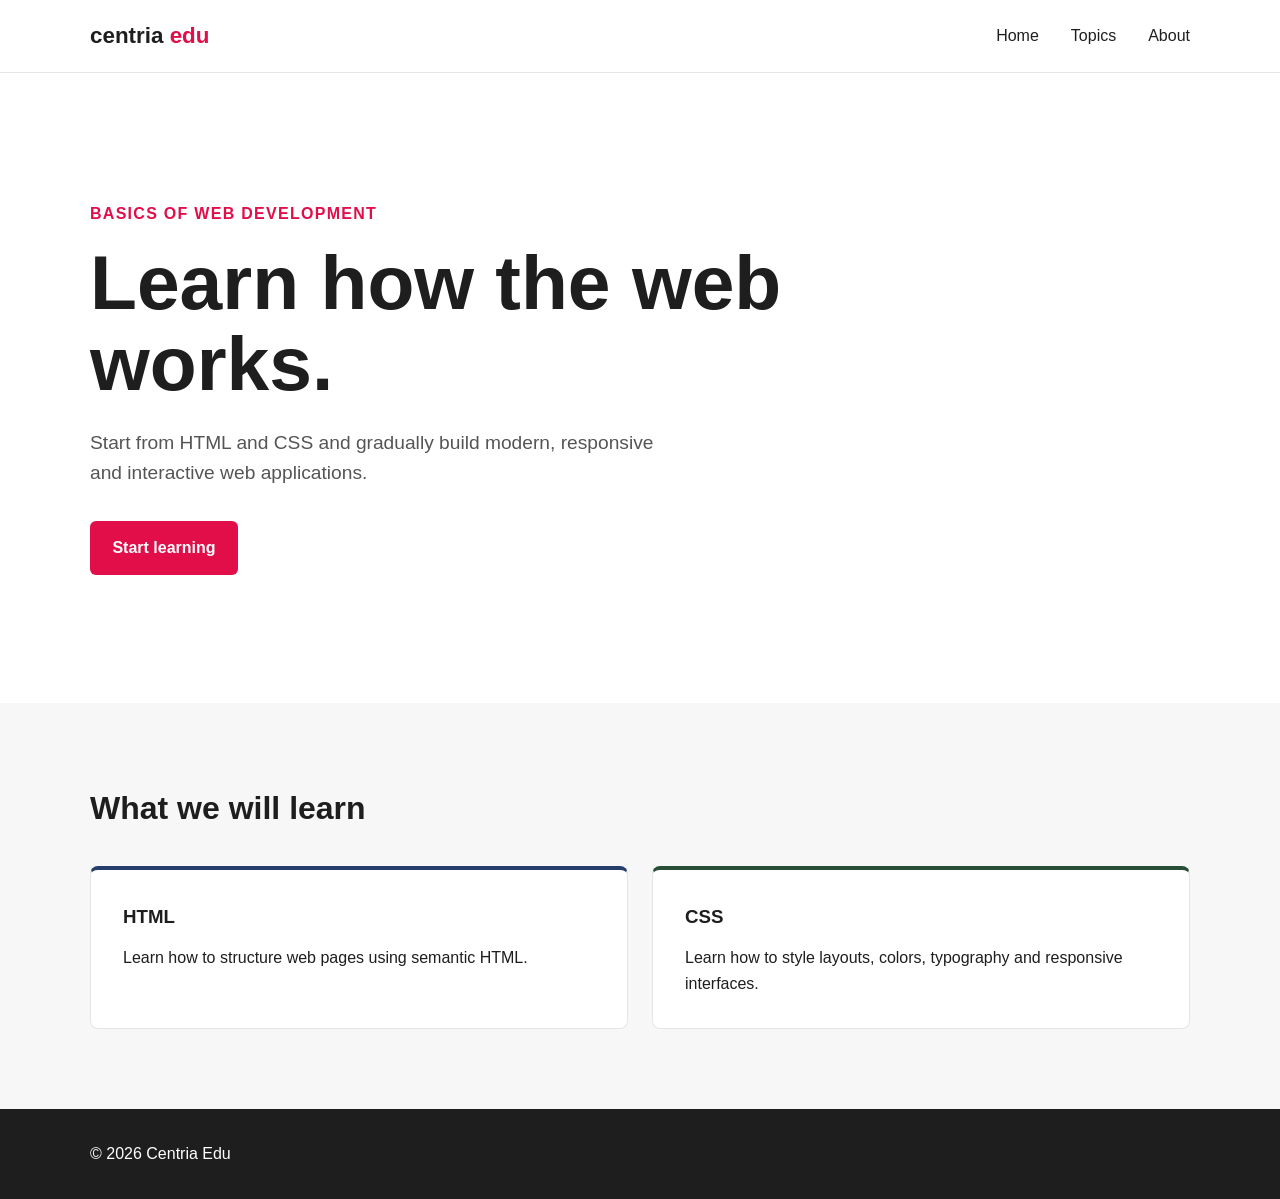
==== a1/index.html @ 4a985cac "updates to file a1" ====
<!--
    Centria Edu - Basics of Web Development

    Original author: Ville Heikkiniemi
    Modified by: Malloy Nyakwama
    Last modified: 2026-10-04
    Based on the original course template. 
-->
    
<!DOCTYPE html>
<html lang ="en">
<head>
    <meta charset="UTF-8">
    <meta name="viewport" content="width=device-width, initial-scale=1.0">
    <meta name="author" content="Ville Heikkiniemi">
    <link rel="icon" href="favicon.ico">
    <!-- style added and updated-->
    <link rel="stylesheet" href="style.css">

    <title>Centria Edu | Basics of Web Development</title>
</head>
<body>
    <header>
        <div class="container">
            <nav>
                <div class="logo">
                    centria <span>edu</span>
                </div>

                <ul>
                    <li><a href="#">Home</a></li>
                    <li><a href="#topics">Topics</a></li>
                    <li><a href="#">About</a></li>
                </ul>
            </nav>
        </div>
    </header>

    <main>

        <section class="hero">
            <div class="container">
                <div class="hero-content">
                    <span class="label">Basics of Web Development</span>
                    <h1>
                        Learn how the web works.
                    </h1>
                    <p>
                        Start from HTML and CSS and gradually build modern,
                        responsive and interactive web applications.
                    </p>
                    <a href="#topics" class="button">
                        Start learning
                    </a>
                </div>
            </div>
        </section>

        <section class="topics" id="topics">
            <div class="container">
                <h2>What we will learn</h2>
                <div class="cards">
                    <article class="card">
                        <h3>HTML</h3>
                        <p>
                            Learn how to structure web pages using semantic HTML.
                        </p>
                    </article>
                    <article class="card">
                        <h3>CSS</h3>
                        <p>
                            Learn how to style layouts, colors, typography and
                            responsive interfaces.
                        </p>
                    </article>
                </div>
            </div>
        </section>

    </main>

    <footer>
        <div class="container">
            <p>&copy; 2026 Centria Edu</p>
        </div>
    </footer>
</body>
</html>
---- a1/style.css ----
:root {
            --primary: #e10e49;
            --light: #ffffff;
            --dark: #1e1e1e;
            --blue: #263f6a;
            --green: #284e36;
            --orange: #e37222;
            --rose: #c24d52;
        }

        * {
            box-sizing: border-box;
            margin: 0;
            padding: 0;
        }

        body {
            font-family: Arial, Helvetica, sans-serif;
            background-color: var(--light);
            color: var(--dark);
            line-height: 1.6;
        }

        header {
            border-bottom: 1px solid #e5e5e5;
        }

        .container {
            width: min(1100px, 90%);
            margin: 0 auto;
        }

        nav {
            min-height: 72px;
            display: flex;
            justify-content: space-between;
            align-items: center;
        }

        .logo {
            font-size: 1.4rem;
            font-weight: bold;
            color: var(--dark);
        }

        .logo span {
            color: var(--primary);
        }

        nav ul {
            display: flex;
            gap: 2rem;
            list-style: none;
        }

        nav a {
            color: var(--dark);
            text-decoration: none;
        }

        nav a:hover {
            color: var(--primary);
        }

        .hero {
            min-height: 70vh;
            display: flex;
            align-items: center;
        }

        .hero-content {
            max-width: 700px;
        }

        .label {
            display: inline-block;
            margin-bottom: 1rem;
            color: var(--primary);
            font-weight: bold;
            text-transform: uppercase;
            letter-spacing: 0.08rem;
        }

        h1 {
            margin-bottom: 1.5rem;
            font-size: clamp(2.5rem, 6vw, 5rem);
            line-height: 1.05;
        }

        .hero p {
            max-width: 600px;
            margin-bottom: 2rem;
            font-size: 1.2rem;
            color: #555;
        }

        .button {
            display: inline-block;
            padding: 0.9rem 1.4rem;
            background-color: var(--primary);
            color: var(--light);
            text-decoration: none;
            border-radius: 6px;
            font-weight: bold;
        }

        .button:hover {
            background-color: var(--rose);
        }

        .topics {
            padding: 5rem 0;
            background-color: #f7f7f7;
        }

        .topics h2 {
            margin-bottom: 2rem;
            font-size: 2rem;
        }

        .cards {
            display: grid;
            grid-template-columns: repeat(2, 1fr);
            gap: 1.5rem;
        }

        .card {
            padding: 2rem;
            background-color: var(--light);
            border: 1px solid #e5e5e5;
            border-radius: 8px;
        }

        .card h3 {
            margin-bottom: 0.8rem;
        }

        .card:nth-child(1) {
            border-top: 4px solid var(--blue);
        }

        .card:nth-child(2) {
            border-top: 4px solid var(--green);
        }

        .card:nth-child(3) {
            border-top: 4px solid var(--orange);
        }

        footer {
            padding: 2rem 0;
            background-color: var(--dark);
            color: var(--light);
        }

        @media (max-width: 700px) {
            nav ul {
                display: none;
            }

            .cards {
                grid-template-columns: 1fr;
            }

            .hero {
                min-height: 60vh;
            }
        }
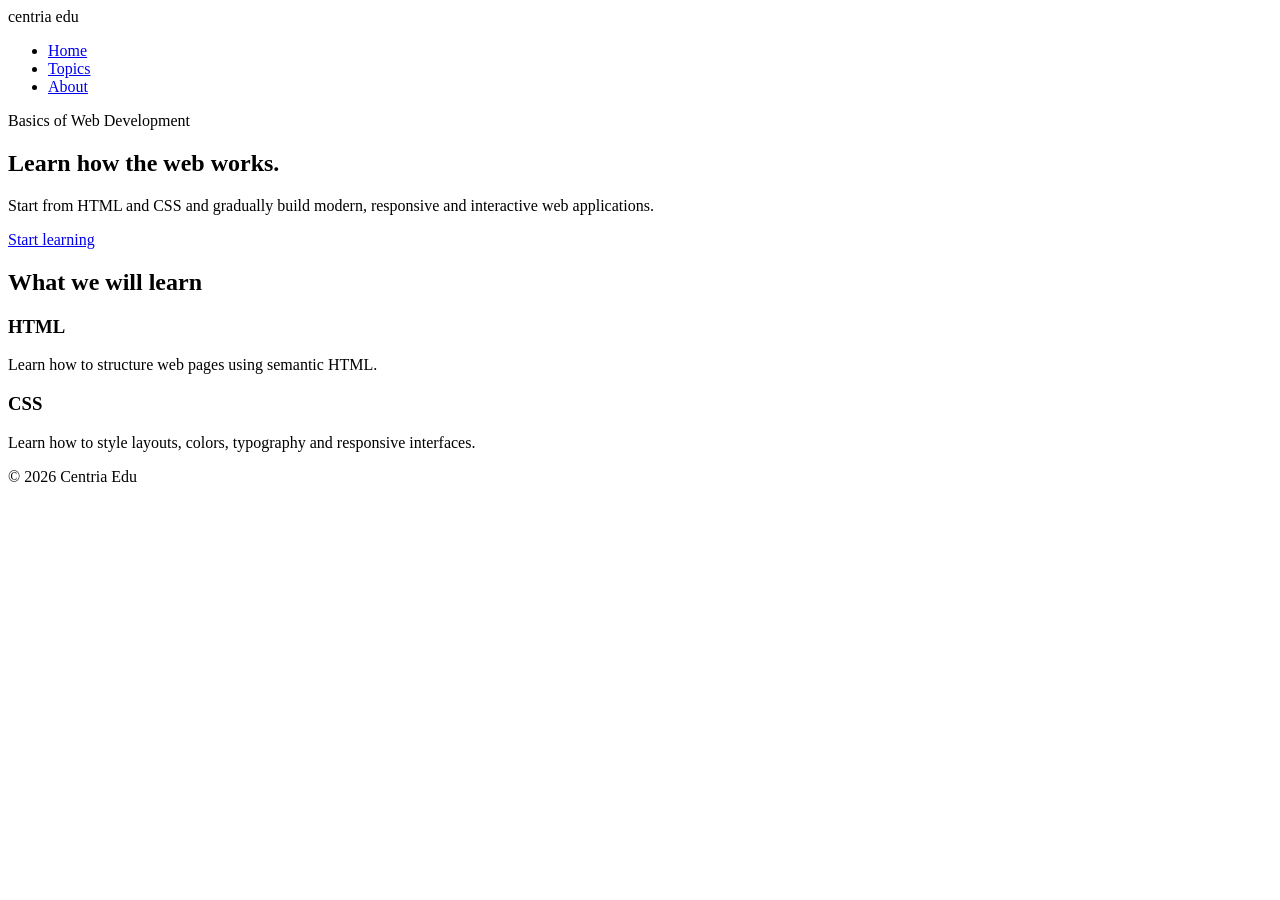
==== commit 2da2eed0: "update on pictures and gallery" ====
--- a/a1/index.html
+++ b/a1/index.html
@@ -15,7 +15,7 @@
     <meta name="author" content="Ville Heikkiniemi">
     <link rel="icon" href="favicon.ico">
     <!-- style added and updated-->
-    <link rel="stylesheet" href="style.css">
+    <link rel="stylesheet" href="a2/style.css">
 
     <title>Centria Edu | Basics of Web Development</title>
 </head>
